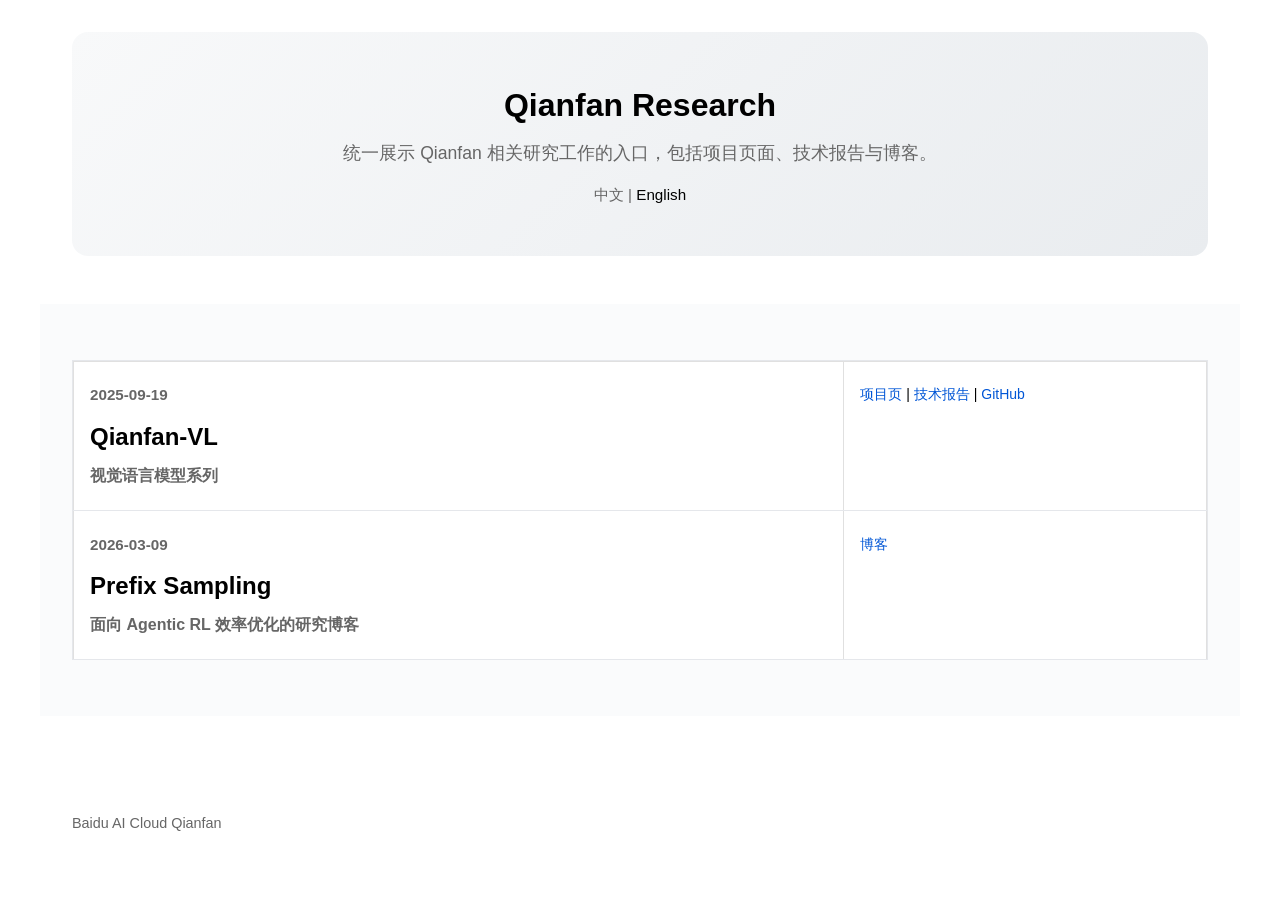
==== qianfan/index.html @ 480e6085 "Add publish dates to Qianfan index" ====
<!DOCTYPE html>
<html lang="zh-CN">
<head>
  <meta charset="UTF-8">
  <meta name="viewport" content="width=device-width, initial-scale=1.0">
  <title>Qianfan Research | 百度智能云千帆</title>
  <meta name="description" content="Qianfan research index">
  <link rel="stylesheet" href="style.css">
</head>
<body>
  <main class="main-content">
    <div class="container">
      
<section class="hero-section">
  <h1 class="hero-title">Qianfan Research</h1>
  <p class="hero-subtitle">统一展示 Qianfan 相关研究工作的入口，包括项目页面、技术报告与博客。</p>
  <div class="language-switch">中文 | <a href="index_en.html">English</a></div>
</section>
<section class="section">
  <div class="table-wrapper index-table-wrapper">
    <table class="index-table refined-index-table compact-index-table">
      <tbody>
<tr>
  <td>
    <div class="entry-date">2025-09-19</div>
    <div class="entry-title">Qianfan-VL</div>
    <div class="entry-desc">视觉语言模型系列</div>
  </td>
  <td><a href="https://baidubce.github.io/Qianfan-VL/">项目页</a> | <a href="https://github.com/baidubce/Qianfan-VL/blob/main/docs/qianfan_vl_report_comp.pdf">技术报告</a> | <a href="https://github.com/baidubce/Qianfan-VL">GitHub</a></td>
</tr>
<tr>
  <td>
    <div class="entry-date">2026-03-09</div>
    <div class="entry-title">Prefix Sampling</div>
    <div class="entry-desc">面向 Agentic RL 效率优化的研究博客</div>
  </td>
  <td><a href="prefix-sampling/">博客</a></td>
</tr>
      </tbody>
    </table>
  </div>
</section>
<div class="site-footer">Baidu AI Cloud Qianfan</div>

    </div>
  </main>
</body>
</html>
---- qianfan/style.css ----
/* Base Reset */
* {
    margin: 0;
    padding: 0;
    box-sizing: border-box;
}

/* Variables */
:root {
    --primary-color: #000000;
    --text-primary: #000000;
    --text-secondary: #666666;
    --bg-primary: #ffffff;
    --bg-secondary: #ffffff;
    --bg-code: #1e1e1e;
    --border-color: #000000;
    --border-light: #cccccc;
    --font-sans: -apple-system, BlinkMacSystemFont, 'Segoe UI', 'Roboto', 'Helvetica Neue', Arial, sans-serif;
    --font-mono: 'SF Mono', 'Consolas', 'Monaco', 'Courier New', monospace;
}

/* Base Styles */
body {
    font-family: var(--font-sans);
    color: var(--text-primary);
    background: var(--bg-primary);
    line-height: 1.6;
    font-size: 16px;
}

/* Container */
.container {
    max-width: 1200px;
    margin: 0 auto;
    padding: 0 2rem;
}

/* Header */
.site-header {
    background: var(--bg-primary);
    position: sticky;
    top: 0;
    z-index: 100;
}

.header-content {
    display: flex;
    justify-content: space-between;
    align-items: center;
    padding: 1rem 0;
}

.site-title {
    font-size: 1.25rem;
    font-weight: 600;
    color: var(--text-primary);
}

.main-nav {
    display: flex;
    gap: 2rem;
}

.main-nav a {
    color: var(--text-primary);
    text-decoration: none;
    font-size: 0.95rem;
    transition: opacity 0.2s;
}

.main-nav a:hover {
    opacity: 0.6;
}

/* Main Content */
.main-content {
    padding: 2rem 0;
}

/* Hero Section */
.hero-section {
    padding: 3rem 0;
    margin-bottom: 3rem;
    background: linear-gradient(135deg, #f8f9fa 0%, #e9ecef 100%);
    border-radius: 16px;
    text-align: center;
}

.hero-title {
    font-size: 2rem;
    font-weight: 700;
    margin-bottom: 0.5rem;
    color: var(--text-primary);
}

.hero-subtitle {
    font-size: 1.1rem;
    color: var(--text-secondary);
    margin-bottom: 0.5rem;
}

.hero-meta {
    font-size: 0.875rem;
    color: var(--text-secondary);
}

/* Sections */
.section {
    margin-bottom: 4rem;
    padding: 2rem 0;
    background: #fafbfc;
    margin-left: -2rem;
    margin-right: -2rem;
    padding-left: 2rem;
    padding-right: 2rem;
    border-radius: 0;
}


.section h2 {
    font-size: 1.75rem;
    font-weight: 600;
    margin-bottom: 1.5rem;
    color: var(--text-primary);
    padding-bottom: 0.75rem;
    border-bottom: 2px solid #e9ecef;
    position: relative;
}

.section h2::after {
    content: '';
    position: absolute;
    bottom: -2px;
    left: 0;
    width: 60px;
    height: 2px;
    background: #007bff;
}

.section h3 {
    font-size: 1.25rem;
    font-weight: 600;
    margin-top: 1.5rem;
    margin-bottom: 0.75rem;
    color: var(--text-primary);
}

.section h4 {
    font-size: 1.1rem;
    font-weight: 600;
    margin-top: 1rem;
    margin-bottom: 0.5rem;
    color: var(--text-primary);
}

.section p {
    margin-bottom: 1rem;
    line-height: 1.7;
}

.section-intro {
    font-size: 1rem;
    color: var(--text-secondary);
    margin-bottom: 1.5rem;
    line-height: 1.6;
}

/* Core Features Grid - 三列横排布局 */
.core-features-grid {
    display: grid;
    grid-template-columns: repeat(3, 1fr);
    gap: 2rem;
    margin: 2rem 0;
}

.core-feature-column {
    background: #f8f9fa;
    padding: 2rem 1.5rem;
    text-align: center;
    border-radius: 8px;
    box-shadow: 0 2px 8px rgba(0, 0, 0, 0.04);
    transition: transform 0.2s ease, box-shadow 0.2s ease;
}

.core-feature-column:hover {
    transform: translateY(-2px);
    box-shadow: 0 4px 16px rgba(0, 0, 0, 0.08);
}

.core-feature-column h3 {
    color: var(--text-primary);
    font-size: 1.25rem;
    margin-bottom: 0.75rem;
    font-weight: 700;
}

.core-feature-column p {
    color: var(--text-secondary);
    line-height: 1.6;
}

/* Core Features Details - 详细内容 */
.core-features-details {
    margin-top: 3rem;
}

.core-feature-detail {
    background: var(--bg-primary);
    padding: 2rem;
    margin-bottom: 3rem;
    border-radius: 12px;
    box-shadow: 0 1px 3px rgba(0, 0, 0, 0.06);
    border: 1px solid #e0e0e0;
}

.core-feature-detail h3 {
    color: var(--text-primary);
    font-size: 1.25rem;
    margin-bottom: 0.75rem;
    font-weight: 700;
}

/* Tech Highlights Grid - 三列横排布局 */
.tech-highlights-grid {
    display: grid;
    grid-template-columns: repeat(3, 1fr);
    gap: 2rem;
    margin: 2rem 0;
}

.tech-highlight-column {
    background: #f0f8ff;
    padding: 2rem 1.5rem;
    text-align: center;
    border-radius: 8px;
    box-shadow: 0 2px 8px rgba(0, 123, 255, 0.08);
    transition: transform 0.2s ease, box-shadow 0.2s ease;
}

.tech-highlight-column:hover {
    transform: translateY(-2px);
    box-shadow: 0 4px 16px rgba(0, 123, 255, 0.12);
}

.tech-highlight-column h3 {
    color: var(--text-primary);
    font-size: 1.25rem;
    margin-bottom: 0.75rem;
    font-weight: 700;
}

.tech-highlight-column p {
    color: var(--text-secondary);
    line-height: 1.6;
}

/* Tech Highlights Details - 详细内容 */
.tech-highlights-details {
    margin-top: 3rem;
}

.tech-highlight-detail {
    background: var(--bg-primary);
    padding: 2rem;
    margin-bottom: 3rem;
    border-radius: 12px;
    box-shadow: 0 1px 3px rgba(0, 0, 0, 0.06);
}

.tech-highlight-detail h3 {
    color: var(--text-primary);
    font-size: 1.25rem;
    margin-bottom: 0.75rem;
    font-weight: 700;
}

/* Lists */
ul, ol {
    margin-bottom: 1rem;
    padding-left: 1.5rem;
}

li {
    margin-bottom: 0.25rem;
}

/* Metrics Grid */
.metrics-grid {
    display: grid;
    grid-template-columns: repeat(auto-fit, minmax(250px, 1fr));
    gap: 1rem;
    margin: 1.5rem 0;
}

.metric-card {
    background: #f8f9fa;
    padding: 1.5rem;
    border-radius: 8px;
    box-shadow: 0 1px 3px rgba(0, 0, 0, 0.05);
    text-align: center;
}

.metric-value {
    font-size: 1.25rem;
    font-weight: 700;
    color: var(--text-primary);
    margin-bottom: 0.25rem;
}

.metric-label {
    font-size: 0.875rem;
    color: var(--text-secondary);
}

/* Architecture Section */
.architecture-overview {
    margin: 1.5rem 0;
    text-align: center;
}

.architecture-image {
    max-width: 100%;
    height: auto;
    background: white;
    padding: 1rem;
}

.architecture-details {
    margin: 1.5rem 0;
}

/* Feature Grid */
.feature-grid {
    display: grid;
    grid-template-columns: repeat(auto-fit, minmax(300px, 1fr));
    gap: 1rem;
    margin: 1rem 0;
}

.feature-card {
    background: #fafafa;
    padding: 1.5rem;
    border-radius: 8px;
    box-shadow: 0 1px 3px rgba(0, 0, 0, 0.05);
}

.feature-card h4 {
    color: var(--text-primary);
    margin-bottom: 0.5rem;
}

/* Tables */
.table-wrapper {
    overflow-x: auto;
    margin: 1.5rem 0;
}

table {
    width: 100%;
    border-collapse: collapse;
    font-size: 0.875rem;
}

.benchmark-table,
.api-table {
    background: var(--bg-primary);
    border-radius: 8px;
    overflow: hidden;
    box-shadow: 0 1px 3px rgba(0, 0, 0, 0.06);
}

th {
    background: #f8f9fa;
    text-align: left;
    padding: 1rem;
    font-weight: 600;
    border: 1px solid #e0e0e0;
}

td {
    padding: 1rem;
    border: 1px solid #e0e0e0;
}

tr:hover {
    background: #f8f9fa;
}

td strong {
    color: var(--text-primary);
    font-weight: 600;
}

/* Code Blocks */
pre,
pre[class*="language-"] {
    background: var(--bg-code) !important;
    padding: 1rem;
    overflow-x: auto;
    margin: 1rem 0;
}

code {
    font-family: var(--font-mono);
    font-size: 0.875rem;
    background: #f5f5f5;
    color: var(--text-primary);
    padding: 0.125rem 0.25rem;
}

pre code,
pre[class*="language-"] code {
    background: transparent !important;
    color: #d4d4d4 !important;
    padding: 0;
    line-height: 1.5;
}

/* Capability Showcase */
.capability-showcase {
    display: grid;
    grid-template-columns: repeat(auto-fit, minmax(280px, 1fr));
    gap: 1.5rem;
    margin: 1.5rem 0;
}

.capability-item {
    background: #fafafa;
    padding: 1.5rem;
    border-radius: 8px;
    box-shadow: 0 1px 3px rgba(0, 0, 0, 0.05);
}

.capability-item h4 {
    font-size: 1.1rem;
    margin-bottom: 0.5rem;
    padding-bottom: 0.5rem;
}

/* Tab Navigation */
.capability-tabs,
.code-tabs {
    display: flex;
    gap: 0;
    border-bottom: 1px solid #e0e0e0;
    margin-bottom: 1.5rem;
    overflow-x: auto;
}

.capability-tab,
.code-tab {
    padding: 0.5rem 1rem;
    background: none;
    border: 1px solid #e0e0e0;
    border-bottom: none;
    color: var(--text-secondary);
    font-size: 0.9rem;
    cursor: pointer;
    transition: all 0.2s ease;
    white-space: nowrap;
}

.capability-tab:hover,
.code-tab:hover {
    color: var(--text-primary);
}

.capability-tab.active,
.code-tab.active {
    color: var(--text-primary);
    background: var(--bg-primary);
    font-weight: 600;
    border-top: 2px solid #e0e0e0;
}

/* Panels */
.capability-panel,
.code-panel {
    display: none;
}

.capability-panel.active,
.code-panel.active {
    display: block;
}

/* Carousel */
.carousel-container {
    position: relative;
    overflow: hidden;
    padding: 0 40px;
}

.carousel-wrapper {
    overflow: hidden;
}

.carousel-track {
    display: flex;
    gap: 1rem;
    transition: transform 0.3s ease;
}

.carousel-btn {
    position: absolute;
    top: 50%;
    transform: translateY(-50%);
    background: var(--bg-primary);
    border: 1px solid #e0e0e0;
    width: 32px;
    height: 32px;
    font-size: 1.2rem;
    color: var(--text-primary);
    cursor: pointer;
    transition: all 0.2s ease;
    z-index: 10;
    display: flex;
    align-items: center;
    justify-content: center;
}

.carousel-btn:hover:not(:disabled) {
    background: #f5f5f5;
}

.carousel-btn:disabled {
    opacity: 0.3;
    cursor: not-allowed;
}

.carousel-prev {
    left: 0;
}

.carousel-next {
    right: 0;
}

/* Capability Cards */
.capability-card {
    flex: 0 0 500px;
    background: var(--bg-primary);
    border: 1px solid #e0e0e0;
    overflow: hidden;
    min-height: 500px;
}

.capability-card h4 {
    background: var(--bg-primary);
    color: var(--text-primary);
    padding: 0.75rem;
    font-size: 1rem;
    font-weight: 600;
    margin: 0;
    border-bottom: 1px solid #e0e0e0;
}

.showcase-content {
    padding: 1rem;
}

.showcase-image {
    background: white;
    border: 1px solid #e0e0e0;
    padding: 0.5rem;
    margin-bottom: 1rem;
    min-height: 200px;
    display: flex;
    align-items: center;
    justify-content: center;
}

.showcase-image img {
    max-width: 100%;
    max-height: 280px;
    object-fit: contain;
    cursor: pointer;
    transition: transform 0.2s ease;
}

.showcase-image img:hover {
    transform: scale(1.02);
}

.showcase-image video {
    max-width: 100%;
    max-height: 280px;
    object-fit: contain;
    cursor: pointer;
    transition: transform 0.2s ease;
}

.showcase-image video:hover {
    transform: scale(1.02);
}

/* Modal for enlarged images */
.image-modal {
    display: none;
    position: fixed;
    z-index: 1000;
    left: 0;
    top: 0;
    width: 100%;
    height: 100%;
    background-color: rgba(0, 0, 0, 0.8);
}

.image-modal-content {
    position: absolute;
    top: 50%;
    left: 50%;
    transform: translate(-50%, -50%);
    max-width: 90%;
    max-height: 90%;
}

.image-modal-content img {
    max-width: 100%;
    max-height: 100%;
    object-fit: contain;
}

.image-modal-close {
    position: absolute;
    top: 15px;
    right: 25px;
    color: white;
    font-size: 35px;
    font-weight: bold;
    cursor: pointer;
}

.image-modal-close:hover {
    color: #ccc;
}

.showcase-dialogue {
    background: var(--bg-primary);
    border: 1px solid #e0e0e0;
    padding: 1rem;
}

.user-prompt {
    margin: 0.5rem 0;
    padding: 0.75rem;
    background: #ffe6e6;
    border: 1px solid #ffb3b3;
    border-radius: 6px;
}

.model-response {
    margin: 0.5rem 0;
    padding: 0.75rem;
    background: #e6f3ff;
    border: 1px solid #b3d9ff;
    border-radius: 6px;
}

.user-prompt strong,
.model-response strong {
    color: var(--text-primary);
    display: block;
    margin-bottom: 0.25rem;
}

.model-response pre {
    background: var(--bg-code);
    padding: 0.5rem;
    margin: 0.5rem 0;
    font-size: 0.75rem;
    overflow-x: auto;
    color: #d4d4d4;
    border: 1px solid #e0e0e0;
}

/* Comparison Metrics */
.metrics-comparison {
    display: flex;
    justify-content: space-between;
    gap: 1rem;
    margin: 1.5rem 0;
    flex-wrap: wrap;
}

.metric-highlight {
    flex: 1;
    min-width: 150px;
    text-align: center;
    padding: 1.5rem;
    background: #f0f8ff;
    border-radius: 8px;
    box-shadow: 0 1px 3px rgba(0, 0, 0, 0.05);
}

.metric-highlight .metric-value {
    font-size: 1.5rem;
    font-weight: 700;
    color: var(--text-primary);
    margin-bottom: 0.25rem;
}

.metric-highlight .metric-label {
    font-size: 0.875rem;
    color: var(--text-secondary);
}

.detail {
    font-size: 0.75rem;
    color: var(--text-secondary);
}

/* Summary List */
.summary-list {
    list-style: none;
    padding: 0;
}

.summary-list li {
    padding: 0.5rem 0;
    border-bottom: 1px solid var(--border-light);
}

.summary-list li:last-child {
    border-bottom: none;
}

/* CTA Section */
.cta-section {
    background: var(--bg-primary);
    padding: 2rem;
    text-align: center;
    margin: 2rem 0;
}

.cta-section h3 {
    margin-top: 0;
    margin-bottom: 0.5rem;
}

.cta-section p {
    color: var(--text-secondary);
    margin-bottom: 1rem;
}

/* Buttons */
.btn {
    display: inline-block;
    padding: 0.5rem 1rem;
    text-decoration: none;
    font-weight: 500;
    transition: all 0.2s;
    margin: 0 0.25rem;
    border: 1px solid #e0e0e0;
}

.btn-primary {
    background: var(--text-primary);
    color: white;
}

.btn-primary:hover {
    background: #333333;
}

.btn-secondary {
    background: white;
    color: var(--text-primary);
}

.btn-secondary:hover {
    background: #f5f5f5;
}

/* Resources Grid */
.resources-grid {
    display: grid;
    grid-template-columns: repeat(auto-fit, minmax(300px, 1fr));
    gap: 1rem;
    margin: 1.5rem 0;
}

.resource-card {
    background: #f8f9fa;
    padding: 1.5rem;
    border-radius: 8px;
    box-shadow: 0 1px 3px rgba(0, 0, 0, 0.05);
}

.resource-card h3 {
    margin-top: 0;
    font-size: 1.1rem;
}

.resource-card ul {
    list-style: none;
    padding: 0;
}

.resource-card li {
    padding: 0.25rem 0;
}

.resource-card a {
    color: var(--text-primary);
    text-decoration: underline;
}

.resource-card a:hover {
    text-decoration: none;
}

/* Footer */
.site-footer {
    background: var(--bg-primary);
    padding: 2rem 0;
    margin-top: 3rem;
}

.footer-content {
    display: flex;
    justify-content: space-between;
    align-items: center;
}

.footer-info p {
    margin: 0.25rem 0;
    color: var(--text-secondary);
    font-size: 0.875rem;
}

.footer-links {
    display: flex;
    gap: 1.5rem;
}

.footer-links a {
    color: var(--text-secondary);
    text-decoration: none;
    font-size: 0.875rem;
}

.footer-links a:hover {
    color: var(--text-primary);
}

/* Responsive Design */
@media (max-width: 768px) {
    /* Container and Layout */
    .container {
        padding: 0 1rem;
    }
    
    .main-content {
        padding: 1rem 0;
    }
    
    .section {
        margin-bottom: 2rem;
        padding: 1rem 0;
        margin-left: -1rem;
        margin-right: -1rem;
        padding-left: 1rem;
        padding-right: 1rem;
    }
    
    
    /* Typography */
    .hero-title {
        font-size: 1.5rem;
        line-height: 1.3;
    }
    
    .hero-subtitle {
        font-size: 1rem;
        line-height: 1.5;
    }
    
    .section h2 {
        font-size: 1.5rem;
    }
    
    .section h3 {
        font-size: 1.1rem;
    }
    
    .section h4 {
        font-size: 1rem;
    }
    
    /* Grid Layouts - Convert to single column */
    .core-features-grid,
    .tech-highlights-grid {
        grid-template-columns: 1fr;
        gap: 1rem;
    }
    
    .feature-grid {
        grid-template-columns: 1fr;
        gap: 1rem;
    }
    
    /* Metrics and Cards */
    .metrics-grid {
        grid-template-columns: 1fr;
        gap: 1rem;
    }
    
    .metrics-comparison {
        flex-direction: column;
        gap: 1rem;
    }
    
    /* Mobile optimization for inline metric grids */
    div[style*="grid-template-columns: repeat(3, 1fr)"] {
        display: grid !important;
        grid-template-columns: 1fr !important;
        gap: 1rem !important;
    }
    
    div[style*="grid-template-columns: repeat(2, 1fr)"] {
        display: grid !important;
        grid-template-columns: 1fr !important;
        gap: 1rem !important;
    }
    
    /* Tables - Horizontal scroll */
    .table-wrapper {
        overflow-x: auto;
        -webkit-overflow-scrolling: touch;
        margin: 1rem -1rem;
        padding: 0 1rem;
    }
    
    table {
        min-width: 650px;
        font-size: 0.8rem;
    }
    
    th, td {
        padding: 0.5rem 0.25rem;
        font-size: 0.75rem;
        white-space: nowrap;
    }
    
    th {
        font-size: 0.8rem;
        font-weight: 600;
    }
    
    /* Make first column sticky for better readability */
    .benchmark-table th:first-child,
    .benchmark-table td:first-child {
        position: sticky;
        left: 0;
        background: var(--bg-primary);
        z-index: 10;
        border-right: 2px solid #e0e0e0;
    }
    
    .benchmark-table th:first-child {
        background: #f8f9fa;
    }
    
    /* Carousel and Cards */
    .carousel-container {
        padding: 0 20px;
    }
    
    .capability-card {
        flex: 0 0 calc(100vw - 60px);
        min-height: auto;
    }
    
    .carousel-btn {
        width: 24px;
        height: 24px;
        font-size: 1rem;
    }
    
    .carousel-prev {
        left: -5px;
    }
    
    .carousel-next {
        right: -5px;
    }
    
    /* Showcase Images */
    .showcase-image {
        min-height: 120px;
    }
    
    .showcase-image img {
        max-height: 180px;
    }
    
    /* Code Blocks */
    pre,
    pre[class*="language-"] {
        font-size: 0.75rem;
        padding: 0.75rem;
        overflow-x: auto;
        -webkit-overflow-scrolling: touch;
    }
    
    /* Tabs */
    .capability-tabs,
    .code-tabs {
        flex-wrap: wrap;
        gap: 0.25rem;
    }
    
    .capability-tab,
    .code-tab {
        padding: 0.5rem 0.75rem;
        font-size: 0.85rem;
        flex: 1 1 auto;
        text-align: center;
        min-width: 80px;
    }
    
    /* Architecture and Training Images */
    .architecture-image {
        max-width: 100%;
        height: auto;
        padding: 0.5rem;
    }
    
    /* Table of Contents mobile optimization */
    .table-of-contents div[style*="grid-template-columns: repeat(2, 1fr)"] {
        display: block !important;
    }
    
    .table-of-contents div > div {
        margin-bottom: 1.5rem;
    }
    
    /* Data synthesis pipeline grids */
    div[style*="grid-template-columns: repeat(3, 1fr)"][style*="margin-top: 1rem"] {
        display: block !important;
    }
    
    div[style*="grid-template-columns: repeat(3, 1fr)"][style*="margin-top: 1rem"] > div {
        margin-bottom: 1.5rem;
    }
    
    /* Modal Improvements for Mobile */
    .image-modal-content {
        max-width: 95%;
        max-height: 85%;
    }
    
    .image-modal-close {
        top: 10px;
        right: 15px;
        font-size: 28px;
    }
}

/* Extra small screens */
@media (max-width: 480px) {
    .container {
        padding: 0 0.75rem;
    }
    
    .hero-title {
        font-size: 1.25rem;
    }
    
    .hero-subtitle {
        font-size: 0.9rem;
    }
    
    .capability-card {
        flex: 0 0 calc(100vw - 40px);
    }
    
    .carousel-container {
        padding: 0 15px;
    }
    
    /* Simplified metric boxes for very small screens */
    .metric-highlight .metric-value {
        font-size: 1.25rem;
    }
    
    .metric-highlight .metric-label {
        font-size: 0.8rem;
    }
    
    /* Stack training stages description */
    .training-stages p {
        margin-bottom: 1rem;
    }
}

/* Utility */
html {
    scroll-behavior: smooth;
}

/* Special highlights */
.positive {
    color: #000000;
    font-weight: 600;
}

.neutral {
    color: #666666;
}

.table-wrapper { overflow-x: auto; }
.index-table { width: 100%; border-collapse: collapse; background: #fff; border: 1px solid #e5e7eb; }
.index-table th, .index-table td { text-align: left; padding: 1rem; border-bottom: 1px solid #e5e7eb; vertical-align: top; }
.index-table th { font-weight: 700; background: #f8f9fa; }
.index-table a { color: #0056d6; text-decoration: none; }
.index-table a:hover { text-decoration: underline; }
.index-table-wrapper { background: #fff; border: 1px solid #e5e7eb; padding: 0; }
.refined-index-table { border: 0; }
.refined-index-table th, .refined-index-table td { padding: 1.35rem 1rem; }
.refined-index-table th { background: #fff; color: var(--text-secondary); font-weight: 600; border-bottom: 1px solid #eceff3; }
.refined-index-table tr:last-child td { border-bottom: 0; }
.refined-index-table td:first-child { width: 22%; font-weight: 600; }
.refined-index-table td:nth-child(2) { width: 44%; color: var(--text-secondary); }
.refined-index-table td:nth-child(3) { width: 34%; }
.compact-index-table td:first-child { width: 68%; }
.compact-index-table td:nth-child(2) { width: 32%; color: var(--text-primary); }
.entry-date { color: var(--text-secondary); font-size: 0.95rem; margin-bottom: 0.65rem; }
.entry-title { font-size: 1.5rem; font-weight: 600; margin-bottom: 0.4rem; color: var(--text-primary); }
.entry-desc { color: var(--text-secondary); font-size: 1rem; line-height: 1.6; }
.language-switch { margin-top: 1rem; font-size: 0.95rem; color: var(--text-secondary); }
.language-switch a { color: var(--text-primary); text-decoration: none; }
.language-switch a:hover { opacity: .7; }
.article { background: #fff; border: 1px solid #e5e7eb; border-radius: 12px; padding: 2rem; }
.article h1 { font-size: 2rem; margin-bottom: 1rem; }
.article h2 { font-size: 1.6rem; margin-top: 2rem; margin-bottom: 1rem; }
.article h3 { font-size: 1.3rem; margin-top: 1.5rem; margin-bottom: .75rem; }
.article h4 { font-size: 1.1rem; margin-top: 1.25rem; margin-bottom: .5rem; }
.article p, .article li { line-height: 1.8; }
.article ul, .article ol { padding-left: 1.5rem; margin-bottom: 1rem; }
.article blockquote { border-left: 4px solid #0056d6; padding: .75rem 1rem; background: #f8f9fa; color: #444; margin: 1rem 0; }
.article pre { background: #1e1e1e; color: #d4d4d4; padding: 1rem; overflow-x: auto; border-radius: 8px; margin: 1rem 0; }
.article code { font-family: var(--font-mono); }
.article :not(pre) > code { background: #f2f4f7; padding: .1rem .35rem; border-radius: 4px; }
.article table { width: 100%; border-collapse: collapse; margin: 1rem 0; }
.article th, .article td { border: 1px solid #d9d9d9; padding: .65rem .8rem; }
.article img { max-width: 100%; height: auto; }
.article .hero-note { color: var(--text-secondary); margin-bottom: 1.5rem; }
.article .back-link { margin-bottom: 1.5rem; display: inline-block; color: #0056d6; text-decoration: none; }
.article .back-link:hover { text-decoration: underline; }
.site-footer { padding: 2rem 0 3rem; color: var(--text-secondary); font-size: .9rem; }
@media (max-width: 768px) {
  .container { padding: 0 1rem; }
  .hero-title { font-size: 1.6rem; }
  .article { padding: 1.25rem; }
  .index-table th, .index-table td { padding: .75rem; }
}
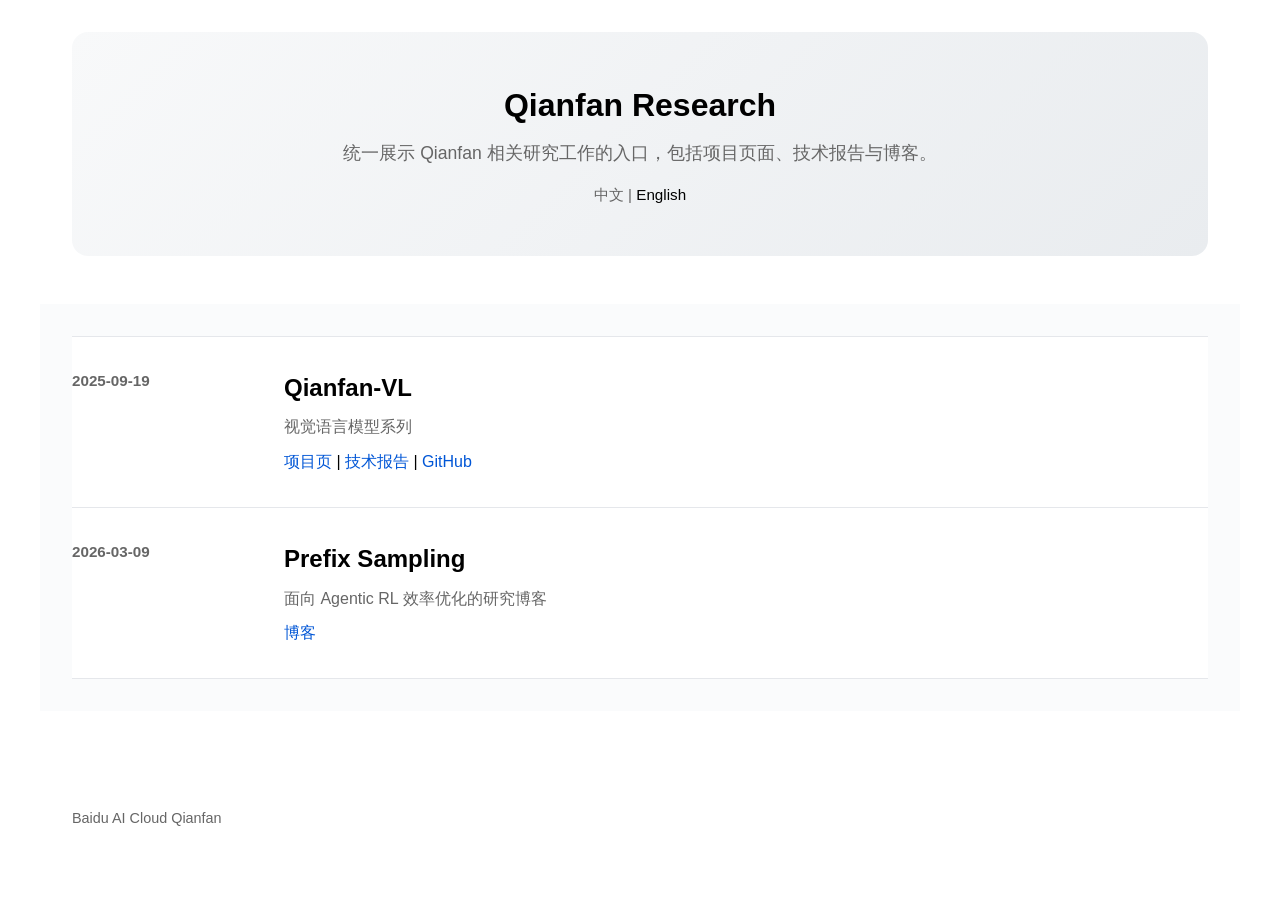
==== commit 00790e9d: "Refine Qianfan feed layout and blog hero" ====
--- a/qianfan/index.html
+++ b/qianfan/index.html
@@ -17,27 +17,23 @@
   <div class="language-switch">中文 | <a href="index_en.html">English</a></div>
 </section>
 <section class="section">
-  <div class="table-wrapper index-table-wrapper">
-    <table class="index-table refined-index-table compact-index-table">
-      <tbody>
-<tr>
-  <td>
-    <div class="entry-date">2025-09-19</div>
-    <div class="entry-title">Qianfan-VL</div>
-    <div class="entry-desc">视觉语言模型系列</div>
-  </td>
-  <td><a href="https://baidubce.github.io/Qianfan-VL/">项目页</a> | <a href="https://github.com/baidubce/Qianfan-VL/blob/main/docs/qianfan_vl_report_comp.pdf">技术报告</a> | <a href="https://github.com/baidubce/Qianfan-VL">GitHub</a></td>
-</tr>
-<tr>
-  <td>
-    <div class="entry-date">2026-03-09</div>
-    <div class="entry-title">Prefix Sampling</div>
-    <div class="entry-desc">面向 Agentic RL 效率优化的研究博客</div>
-  </td>
-  <td><a href="prefix-sampling/">博客</a></td>
-</tr>
-      </tbody>
-    </table>
+  <div class="research-feed">
+    <article class="research-row">
+      <div class="research-date">2025-09-19</div>
+      <div class="research-content">
+        <div class="entry-title">Qianfan-VL</div>
+        <div class="entry-desc">视觉语言模型系列</div>
+        <div class="entry-links"><a href="https://baidubce.github.io/Qianfan-VL/">项目页</a> | <a href="https://github.com/baidubce/Qianfan-VL/blob/main/docs/qianfan_vl_report_comp.pdf">技术报告</a> | <a href="https://github.com/baidubce/Qianfan-VL">GitHub</a></div>
+      </div>
+    </article>
+    <article class="research-row">
+      <div class="research-date">2026-03-09</div>
+      <div class="research-content">
+        <div class="entry-title">Prefix Sampling</div>
+        <div class="entry-desc">面向 Agentic RL 效率优化的研究博客</div>
+        <div class="entry-links"><a href="prefix-sampling/">博客</a></div>
+      </div>
+    </article>
   </div>
 </section>
 <div class="site-footer">Baidu AI Cloud Qianfan</div>
--- a/qianfan/style.css
+++ b/qianfan/style.css
@@ -1116,19 +1116,16 @@
 .index-table th { font-weight: 700; background: #f8f9fa; }
 .index-table a { color: #0056d6; text-decoration: none; }
 .index-table a:hover { text-decoration: underline; }
-.index-table-wrapper { background: #fff; border: 1px solid #e5e7eb; padding: 0; }
-.refined-index-table { border: 0; }
-.refined-index-table th, .refined-index-table td { padding: 1.35rem 1rem; }
-.refined-index-table th { background: #fff; color: var(--text-secondary); font-weight: 600; border-bottom: 1px solid #eceff3; }
-.refined-index-table tr:last-child td { border-bottom: 0; }
-.refined-index-table td:first-child { width: 22%; font-weight: 600; }
-.refined-index-table td:nth-child(2) { width: 44%; color: var(--text-secondary); }
-.refined-index-table td:nth-child(3) { width: 34%; }
-.compact-index-table td:first-child { width: 68%; }
-.compact-index-table td:nth-child(2) { width: 32%; color: var(--text-primary); }
-.entry-date { color: var(--text-secondary); font-size: 0.95rem; margin-bottom: 0.65rem; }
-.entry-title { font-size: 1.5rem; font-weight: 600; margin-bottom: 0.4rem; color: var(--text-primary); }
-.entry-desc { color: var(--text-secondary); font-size: 1rem; line-height: 1.6; }
+.research-feed { background: #fff; }
+.research-row { display: grid; grid-template-columns: 180px minmax(0, 1fr); gap: 2rem; padding: 2rem 0; border-bottom: 1px solid #e5e7eb; }
+.research-row:first-child { border-top: 1px solid #e5e7eb; }
+.research-date { color: var(--text-secondary); font-size: 0.95rem; font-weight: 600; }
+.research-content { min-width: 0; }
+.entry-title { font-size: 1.5rem; font-weight: 600; margin-bottom: 0.45rem; color: var(--text-primary); }
+.entry-desc { color: var(--text-secondary); font-size: 1rem; line-height: 1.6; margin-bottom: 0.5rem; }
+.entry-links { line-height: 1.7; }
+.entry-links a { color: #0056d6; text-decoration: none; }
+.entry-links a:hover { text-decoration: underline; }
 .language-switch { margin-top: 1rem; font-size: 0.95rem; color: var(--text-secondary); }
 .language-switch a { color: var(--text-primary); text-decoration: none; }
 .language-switch a:hover { opacity: .7; }
@@ -1154,5 +1151,6 @@
   .container { padding: 0 1rem; }
   .hero-title { font-size: 1.6rem; }
   .article { padding: 1.25rem; }
-  .index-table th, .index-table td { padding: .75rem; }
-}
+  .research-row { grid-template-columns: 1fr; gap: 0.5rem; padding: 1.5rem 0; }
+  .research-date { margin-bottom: 0.15rem; }
+}
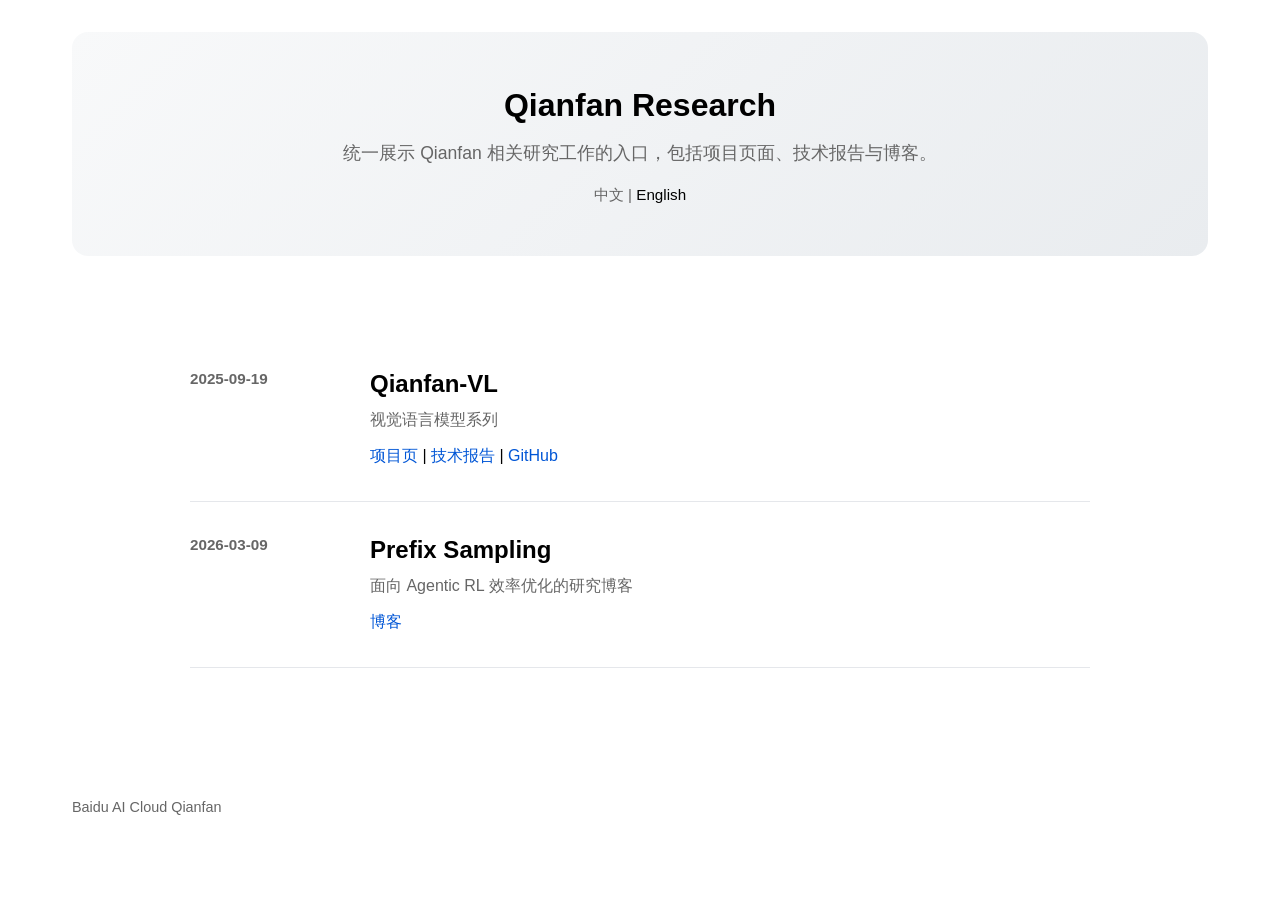
==== commit b3d7eb33: "Limit styling changes to research feed section" ====
--- a/qianfan/index.html
+++ b/qianfan/index.html
@@ -16,7 +16,7 @@
   <p class="hero-subtitle">统一展示 Qianfan 相关研究工作的入口，包括项目页面、技术报告与博客。</p>
   <div class="language-switch">中文 | <a href="index_en.html">English</a></div>
 </section>
-<section class="section">
+<section class="section research-section">
   <div class="research-feed">
     <article class="research-row">
       <div class="research-date">2025-09-19</div>
--- a/qianfan/style.css
+++ b/qianfan/style.css
@@ -108,7 +108,7 @@
 .section {
     margin-bottom: 4rem;
     padding: 2rem 0;
-    background: #fafbfc;
+    background: transparent;
     margin-left: -2rem;
     margin-right: -2rem;
     padding-left: 2rem;
@@ -135,6 +135,14 @@
     width: 60px;
     height: 2px;
     background: #007bff;
+}
+
+.research-section {
+    background: transparent;
+    margin-left: 0;
+    margin-right: 0;
+    padding-left: 0;
+    padding-right: 0;
 }
 
 .section h3 {
@@ -1116,13 +1124,32 @@
 .index-table th { font-weight: 700; background: #f8f9fa; }
 .index-table a { color: #0056d6; text-decoration: none; }
 .index-table a:hover { text-decoration: underline; }
-.research-feed { background: #fff; }
-.research-row { display: grid; grid-template-columns: 180px minmax(0, 1fr); gap: 2rem; padding: 2rem 0; border-bottom: 1px solid #e5e7eb; }
-.research-row:first-child { border-top: 1px solid #e5e7eb; }
-.research-date { color: var(--text-secondary); font-size: 0.95rem; font-weight: 600; }
-.research-content { min-width: 0; }
-.entry-title { font-size: 1.5rem; font-weight: 600; margin-bottom: 0.45rem; color: var(--text-primary); }
-.entry-desc { color: var(--text-secondary); font-size: 1rem; line-height: 1.6; margin-bottom: 0.5rem; }
+.research-feed {
+  max-width: 900px;
+  margin: 0 auto;
+  background: transparent;
+}
+.research-row {
+  display: flex !important;
+  align-items: flex-start;
+  gap: 2.5rem;
+  padding: 2rem 0;
+  border-bottom: 1px solid #e5e7eb;
+}
+.research-date {
+  flex: 0 0 140px;
+  max-width: 140px;
+  color: var(--text-secondary);
+  font-size: 0.95rem;
+  font-weight: 600;
+  line-height: 1.5;
+}
+.research-content {
+  flex: 1 1 auto;
+  min-width: 0;
+}
+.entry-title { font-size: 1.5rem; font-weight: 600; line-height: 1.35; margin-bottom: 0.45rem; color: var(--text-primary); }
+.entry-desc { color: var(--text-secondary); font-size: 1rem; line-height: 1.6; margin-bottom: 0.55rem; }
 .entry-links { line-height: 1.7; }
 .entry-links a { color: #0056d6; text-decoration: none; }
 .entry-links a:hover { text-decoration: underline; }
@@ -1142,7 +1169,9 @@
 .article :not(pre) > code { background: #f2f4f7; padding: .1rem .35rem; border-radius: 4px; }
 .article table { width: 100%; border-collapse: collapse; margin: 1rem 0; }
 .article th, .article td { border: 1px solid #d9d9d9; padding: .65rem .8rem; }
-.article img { max-width: 100%; height: auto; }
+.zoomable-image { display: inline-block; cursor: zoom-in; }
+.zoomable-image img { max-width: 100%; height: auto; display: block; }
+.article img { max-width: 100%; height: auto; cursor: zoom-in; }
 .article .hero-note { color: var(--text-secondary); margin-bottom: 1.5rem; }
 .article .back-link { margin-bottom: 1.5rem; display: inline-block; color: #0056d6; text-decoration: none; }
 .article .back-link:hover { text-decoration: underline; }
@@ -1151,6 +1180,7 @@
   .container { padding: 0 1rem; }
   .hero-title { font-size: 1.6rem; }
   .article { padding: 1.25rem; }
-  .research-row { grid-template-columns: 1fr; gap: 0.5rem; padding: 1.5rem 0; }
-  .research-date { margin-bottom: 0.15rem; }
-}
+  .research-row { display: block !important; padding: 1.5rem 0; }
+  .research-date { max-width: none; margin-bottom: 0.35rem; }
+  .research-feed { max-width: none; }
+}
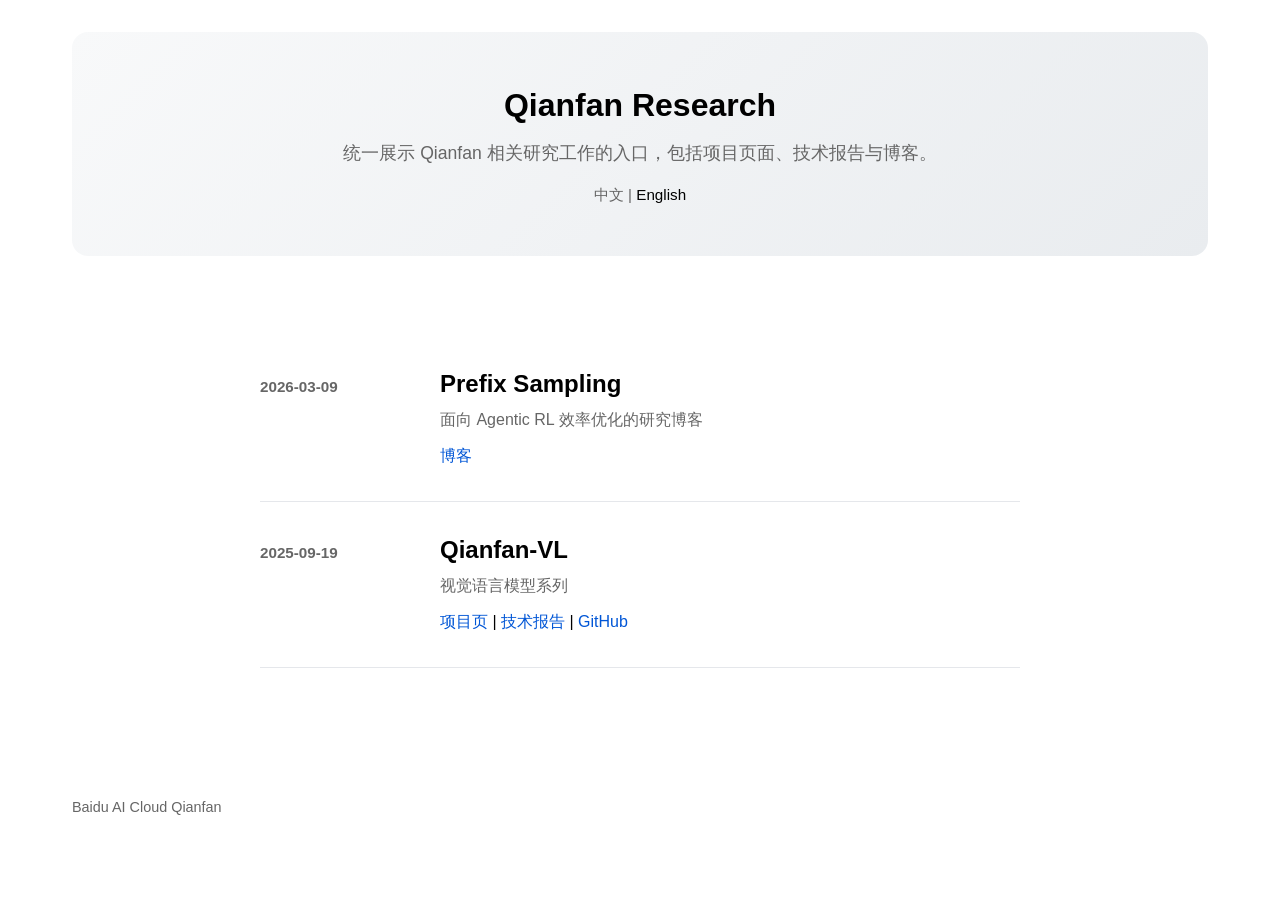
==== commit 4adfe917: "Order research items by recency" ====
--- a/qianfan/index.html
+++ b/qianfan/index.html
@@ -19,19 +19,19 @@
 <section class="section research-section">
   <div class="research-feed">
     <article class="research-row">
+      <div class="research-date">2026-03-09</div>
+      <div class="research-content">
+        <div class="entry-title">Prefix Sampling</div>
+        <div class="entry-desc">面向 Agentic RL 效率优化的研究博客</div>
+        <div class="entry-links"><a href="prefix-sampling/">博客</a></div>
+      </div>
+    </article>
+    <article class="research-row">
       <div class="research-date">2025-09-19</div>
       <div class="research-content">
         <div class="entry-title">Qianfan-VL</div>
         <div class="entry-desc">视觉语言模型系列</div>
         <div class="entry-links"><a href="https://baidubce.github.io/Qianfan-VL/">项目页</a> | <a href="https://github.com/baidubce/Qianfan-VL/blob/main/docs/qianfan_vl_report_comp.pdf">技术报告</a> | <a href="https://github.com/baidubce/Qianfan-VL">GitHub</a></div>
-      </div>
-    </article>
-    <article class="research-row">
-      <div class="research-date">2026-03-09</div>
-      <div class="research-content">
-        <div class="entry-title">Prefix Sampling</div>
-        <div class="entry-desc">面向 Agentic RL 效率优化的研究博客</div>
-        <div class="entry-links"><a href="prefix-sampling/">博客</a></div>
       </div>
     </article>
   </div>
--- a/qianfan/style.css
+++ b/qianfan/style.css
@@ -1125,13 +1125,13 @@
 .index-table a { color: #0056d6; text-decoration: none; }
 .index-table a:hover { text-decoration: underline; }
 .research-feed {
-  max-width: 900px;
+  max-width: 760px;
   margin: 0 auto;
   background: transparent;
 }
 .research-row {
   display: flex !important;
-  align-items: flex-start;
+  align-items: baseline;
   gap: 2.5rem;
   padding: 2rem 0;
   border-bottom: 1px solid #e5e7eb;
@@ -1143,6 +1143,7 @@
   font-size: 0.95rem;
   font-weight: 600;
   line-height: 1.5;
+  padding-top: 0.15rem;
 }
 .research-content {
   flex: 1 1 auto;
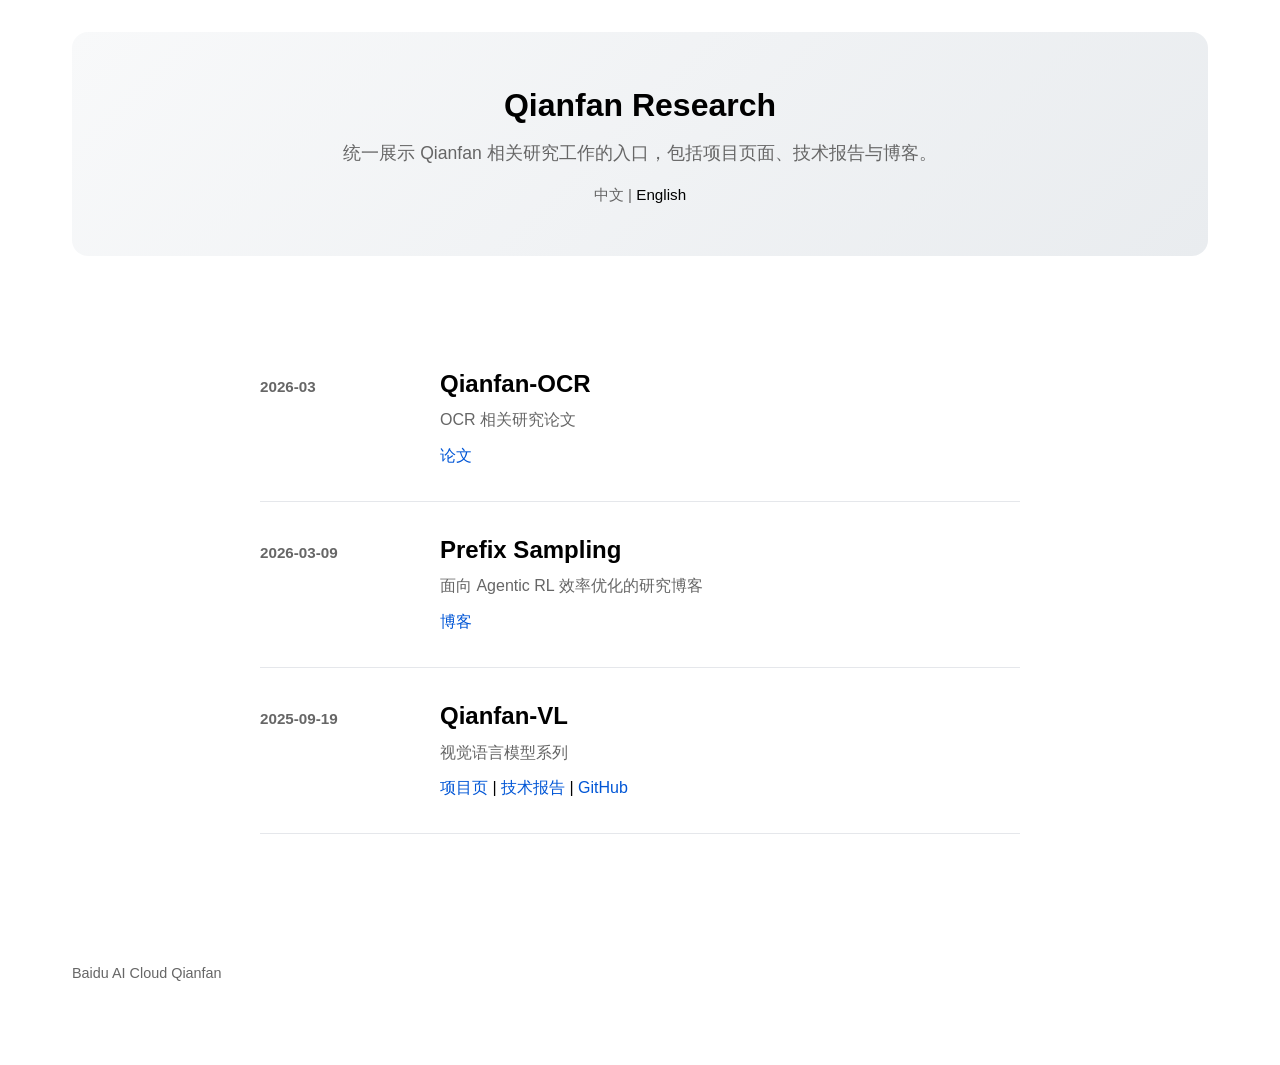
==== commit 506c4397: "Add Qianfan-OCR to research feed" ====
--- a/qianfan/index.html
+++ b/qianfan/index.html
@@ -18,6 +18,14 @@
 </section>
 <section class="section research-section">
   <div class="research-feed">
+    <article class="research-row">
+      <div class="research-date">2026-03</div>
+      <div class="research-content">
+        <div class="entry-title">Qianfan-OCR</div>
+        <div class="entry-desc">OCR 相关研究论文</div>
+        <div class="entry-links"><a href="https://arxiv.org/abs/2603.13398">论文</a></div>
+      </div>
+    </article>
     <article class="research-row">
       <div class="research-date">2026-03-09</div>
       <div class="research-content">
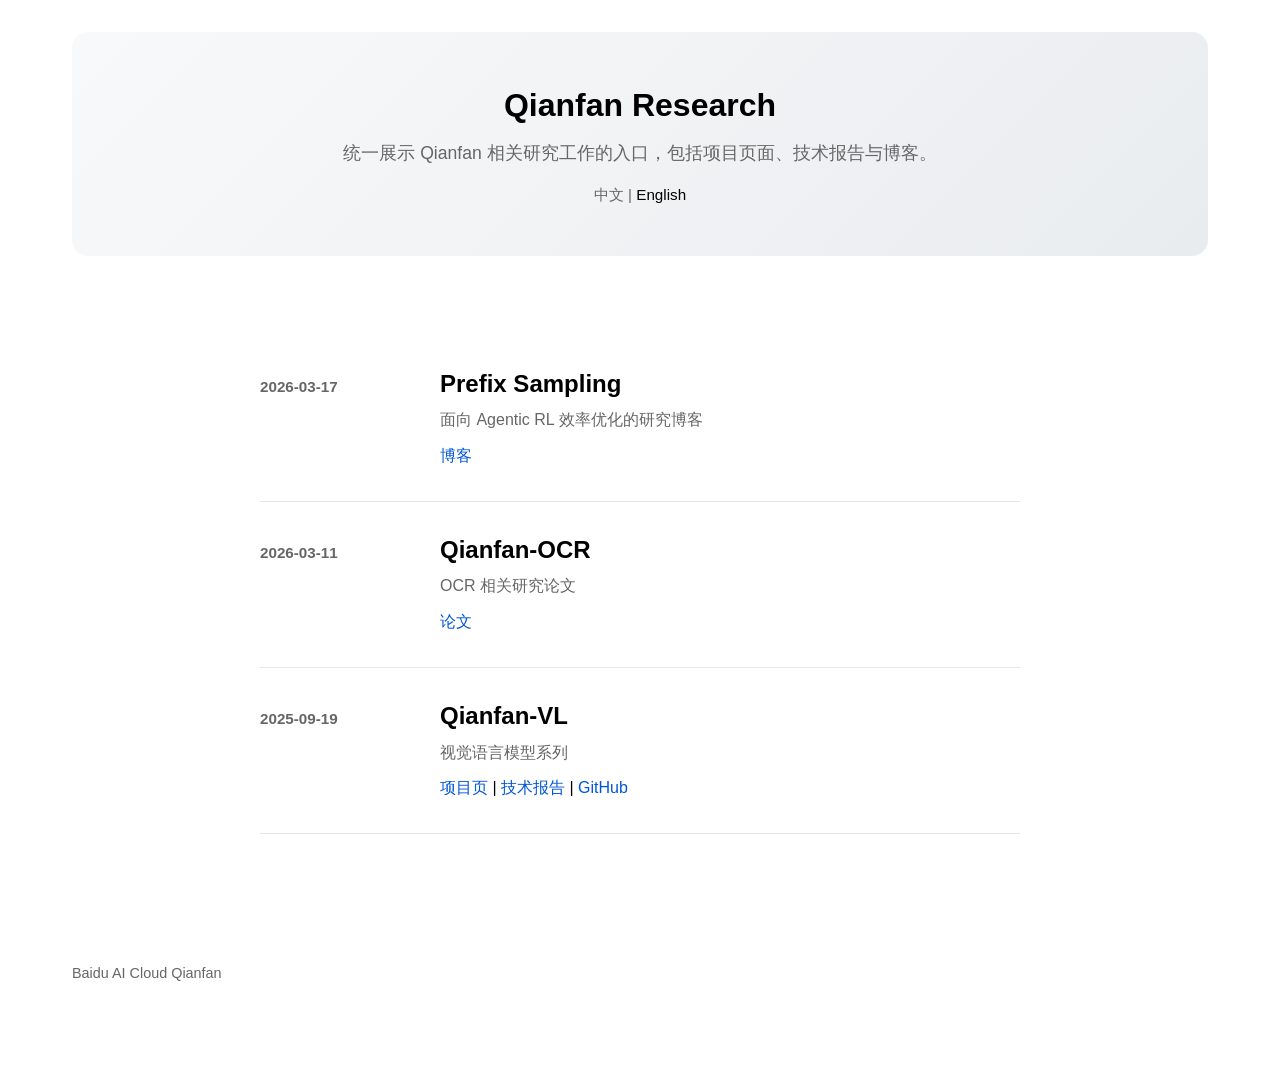
==== commit 9f265e8f: "Update research feed dates and ordering" ====
--- a/qianfan/index.html
+++ b/qianfan/index.html
@@ -19,19 +19,19 @@
 <section class="section research-section">
   <div class="research-feed">
     <article class="research-row">
-      <div class="research-date">2026-03</div>
+      <div class="research-date">2026-03-17</div>
+      <div class="research-content">
+        <div class="entry-title">Prefix Sampling</div>
+        <div class="entry-desc">面向 Agentic RL 效率优化的研究博客</div>
+        <div class="entry-links"><a href="prefix-sampling/">博客</a></div>
+      </div>
+    </article>
+    <article class="research-row">
+      <div class="research-date">2026-03-11</div>
       <div class="research-content">
         <div class="entry-title">Qianfan-OCR</div>
         <div class="entry-desc">OCR 相关研究论文</div>
         <div class="entry-links"><a href="https://arxiv.org/abs/2603.13398">论文</a></div>
-      </div>
-    </article>
-    <article class="research-row">
-      <div class="research-date">2026-03-09</div>
-      <div class="research-content">
-        <div class="entry-title">Prefix Sampling</div>
-        <div class="entry-desc">面向 Agentic RL 效率优化的研究博客</div>
-        <div class="entry-links"><a href="prefix-sampling/">博客</a></div>
       </div>
     </article>
     <article class="research-row">
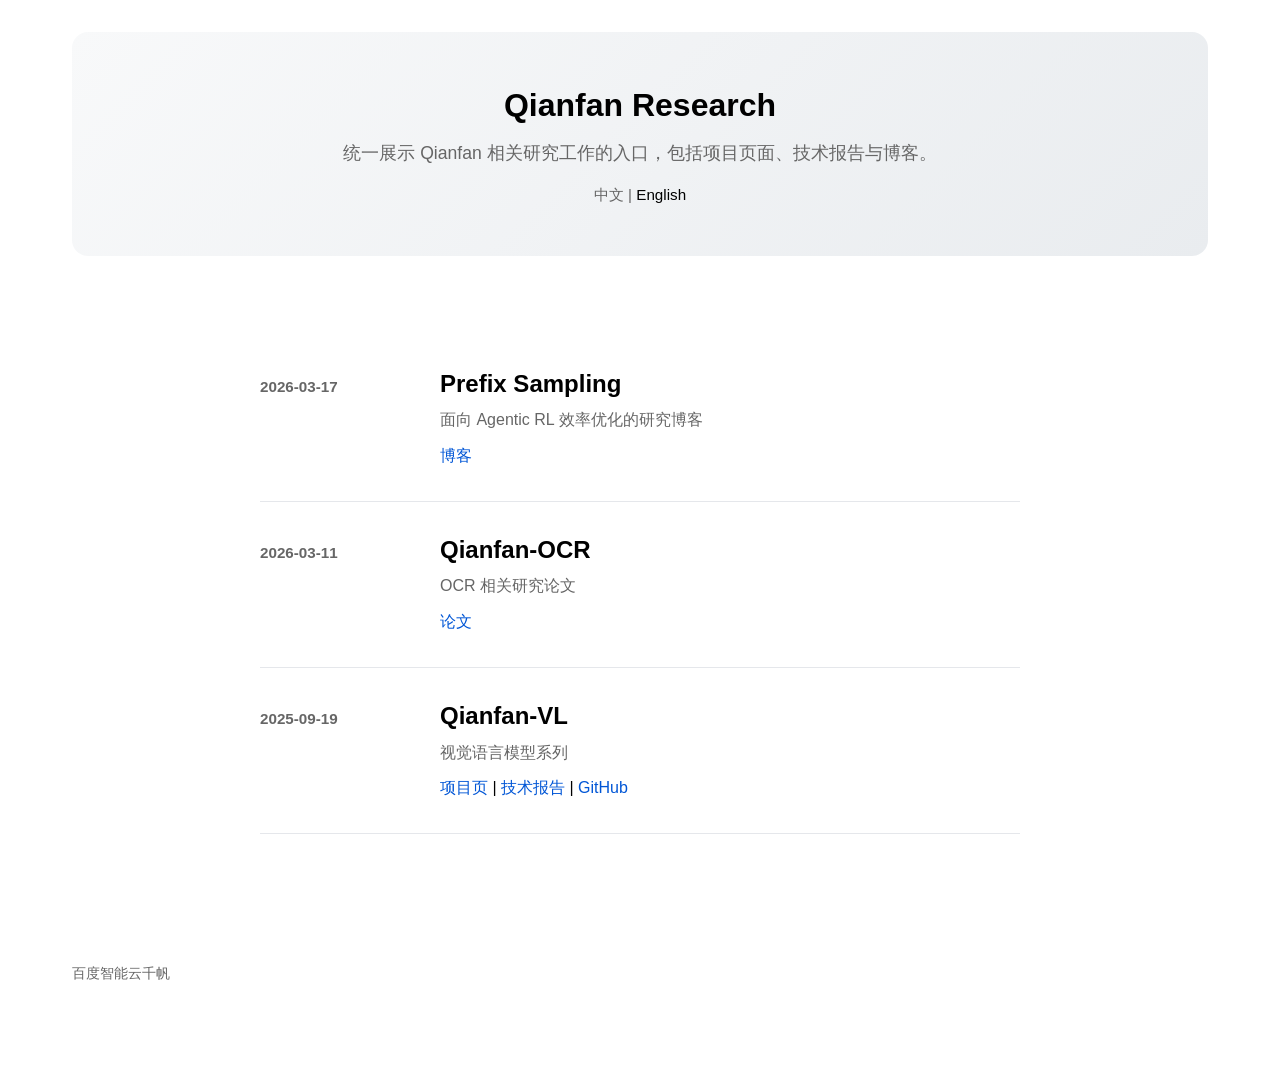
==== commit 1891ecc8: "Localize Qianfan page footers" ====
--- a/qianfan/index.html
+++ b/qianfan/index.html
@@ -44,7 +44,7 @@
     </article>
   </div>
 </section>
-<div class="site-footer">Baidu AI Cloud Qianfan</div>
+<div class="site-footer">百度智能云千帆</div>
 
     </div>
   </main>
